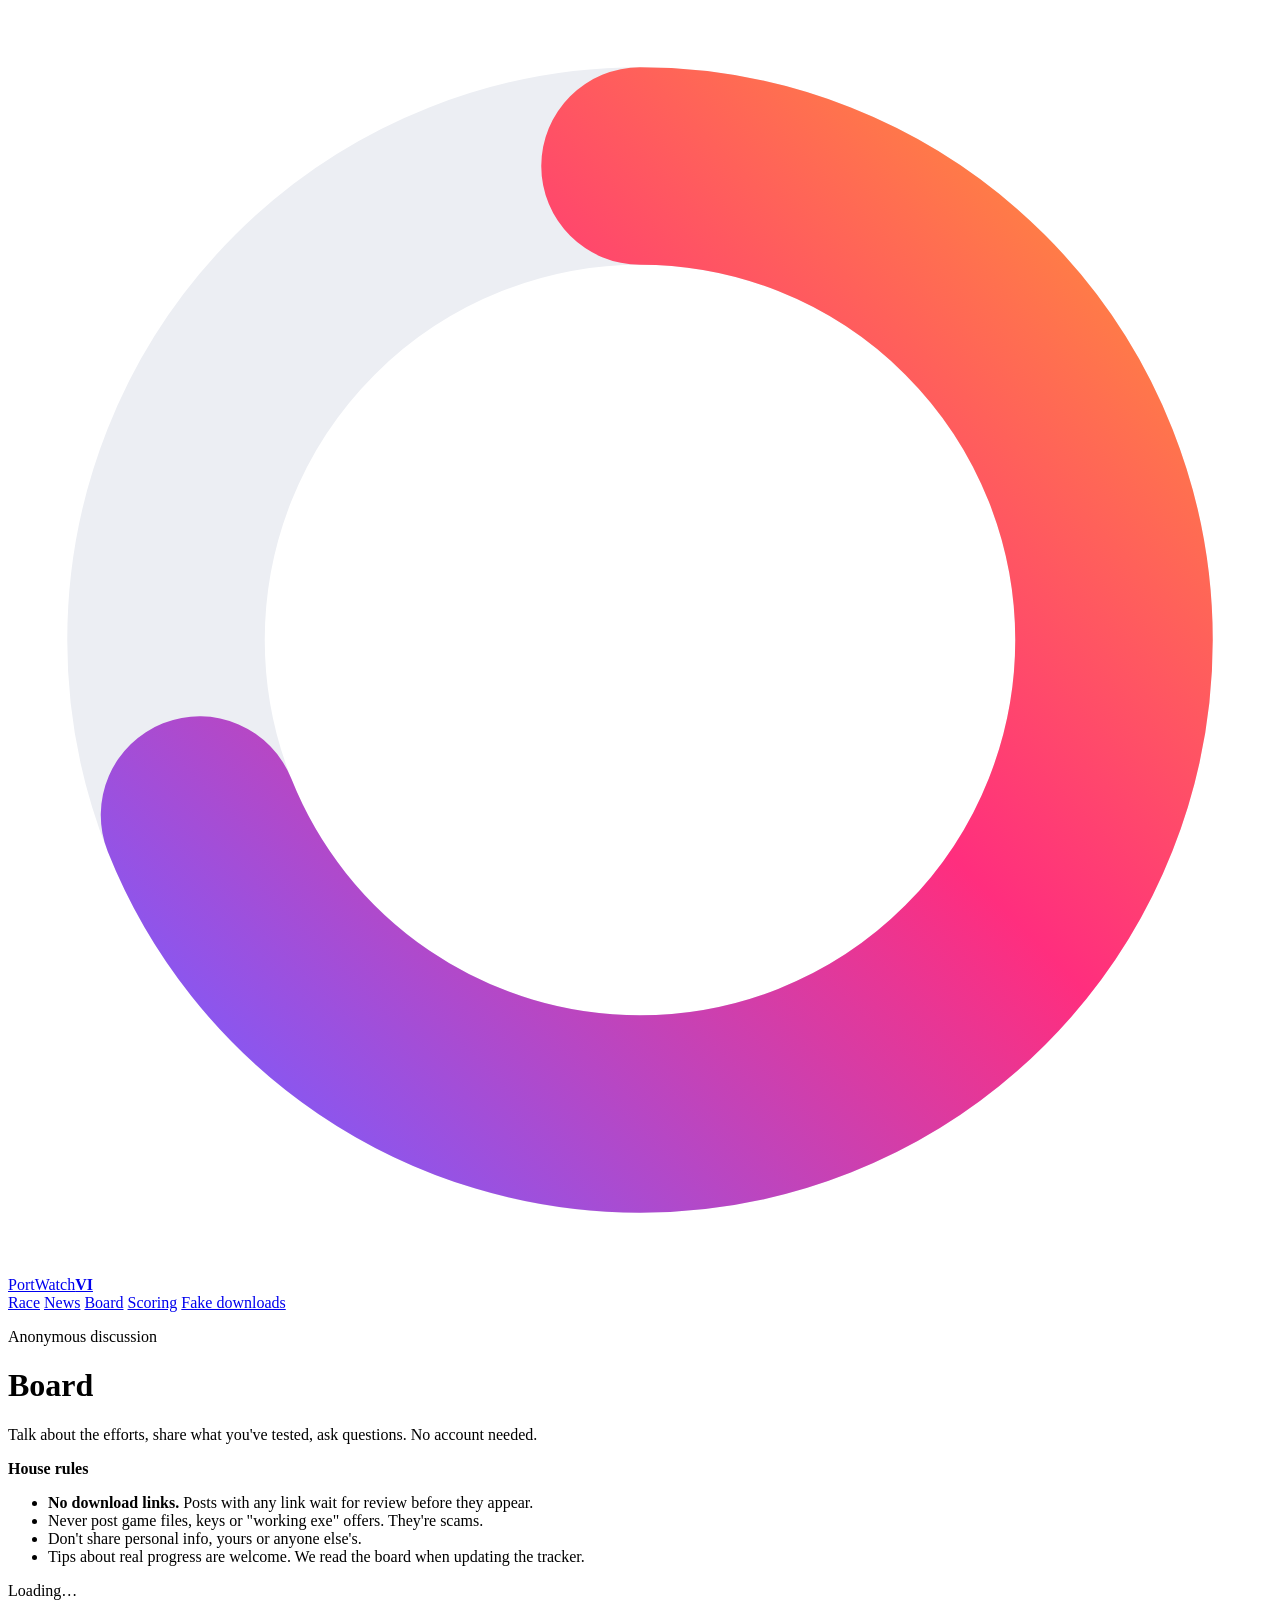
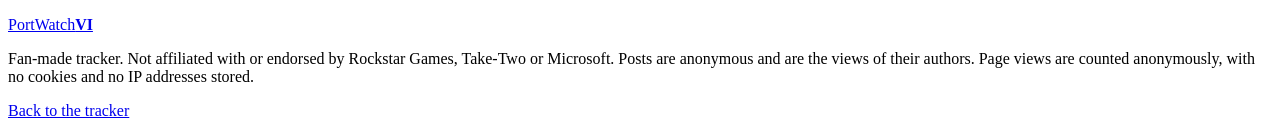
==== board.html @ 10657f4a "chore: point canonical/og/sitemap URLs to new Pages domain" ====
<!doctype html>
<html lang="en">
<head>
  <meta charset="utf-8">
  <meta name="viewport" content="width=device-width, initial-scale=1">
  <title>Board · PortWatch VI</title>
  <meta name="description" content="Anonymous discussion boards for the GTA VI on PC port efforts.">
  <link rel="canonical" href="https://alex18221722613-rgb.github.io/portwatch-vi-cn/board.html">
  <meta property="og:site_name" content="PortWatch VI">
  <meta property="og:type" content="website">
  <meta property="og:url" content="https://alex18221722613-rgb.github.io/portwatch-vi-cn/board.html">
  <meta property="og:title" content="Board · PortWatch VI">
  <meta property="og:description" content="Anonymous discussion boards for the GTA VI on PC port efforts.">
  <meta property="og:image" content="https://alex18221722613-rgb.github.io/portwatch-vi-cn/assets/img/social.jpg">
  <meta property="og:image:width" content="1200">
  <meta property="og:image:height" content="630">
  <meta name="twitter:card" content="summary_large_image">
  <meta name="theme-color" content="#ffffff">
  <link rel="icon" href="assets/img/favicon.svg" type="image/svg+xml">
  <link rel="preconnect" href="https://fonts.googleapis.com">
  <link rel="preconnect" href="https://fonts.gstatic.com" crossorigin>
  <link href="https://fonts.googleapis.com/css2?family=Inter:wght@400;500;600;700&family=Inter+Tight:wght@600;700;800;900&display=swap" rel="stylesheet">
  <link rel="stylesheet" href="assets/css/style.css">
  <script src="assets/js/theme.js"></script>
  <script type="module" src="assets/js/board.js"></script>
</head>
<body class="page-board">
  <header class="nav is-scrolled" id="nav">
    <div class="wrap nav-inner">
      <a class="brand" href="./" aria-label="PortWatch VI home">
        <svg class="brand-mark" viewBox="0 0 32 32" aria-hidden="true">
          <defs><linearGradient id="bm" x1="0" y1="0" x2="1" y2="1"><stop offset="0" stop-color="#7a5cff"/><stop offset=".55" stop-color="#ff2e7e"/><stop offset="1" stop-color="#ff8a3d"/></linearGradient></defs>
          <circle cx="16" cy="16" r="12" fill="none" stroke="#eceef3" stroke-width="5"/>
          <circle cx="16" cy="16" r="12" fill="none" stroke="url(#bm)" stroke-width="5" stroke-linecap="round" stroke-dasharray="52 76" transform="rotate(-90 16 16)"/>
        </svg>
        <span>PortWatch<b>VI</b></span>
      </a>
      <nav class="nav-links" aria-label="Sections">
        <a href="./#race">Race</a>
        <a href="./#news">News</a>
        <a href="board.html" class="is-current">Board</a>
        <a href="./#method">Scoring</a>
        <a href="./#safety" class="nav-warn">Fake downloads</a>
      </nav>
    </div>
  </header>

  <main class="wrap board-page">
    <div class="board-head">
      <div>
        <p class="kicker">Anonymous discussion</p>
        <h1>Board</h1>
        <p class="sub">Talk about the efforts, share what you've tested, ask questions. No account needed.</p>
      </div>
      <aside class="board-rules">
        <b>House rules</b>
        <ul>
          <li><b>No download links.</b> Posts with any link wait for review before they appear.</li>
          <li>Never post game files, keys or "working exe" offers. They're scams.</li>
          <li>Don't share personal info, yours or anyone else's.</li>
          <li>Tips about real progress are welcome. We read the board when updating the tracker.</li>
        </ul>
      </aside>
    </div>

    <div class="board-layout">
      <nav class="board-nav" id="board-nav" aria-label="Boards"></nav>
      <section class="board-main" id="board-main" aria-live="polite">
        <p class="empty">Loading…</p>
      </section>
    </div>
  </main>

  <footer class="footer">
    <div class="wrap footer-inner">
      <div>
        <a class="brand brand-sm" href="./"><span>PortWatch<b>VI</b></span></a>
        <p>Fan-made tracker. Not affiliated with or endorsed by Rockstar Games, Take-Two or Microsoft. Posts are anonymous and are the views of their authors. Page views are counted anonymously, with no cookies and no IP addresses stored.</p>
      </div>
      <div class="footer-meta"><p><a href="./">Back to the tracker</a></p></div>
    </div>
  </footer>
</body>
</html>
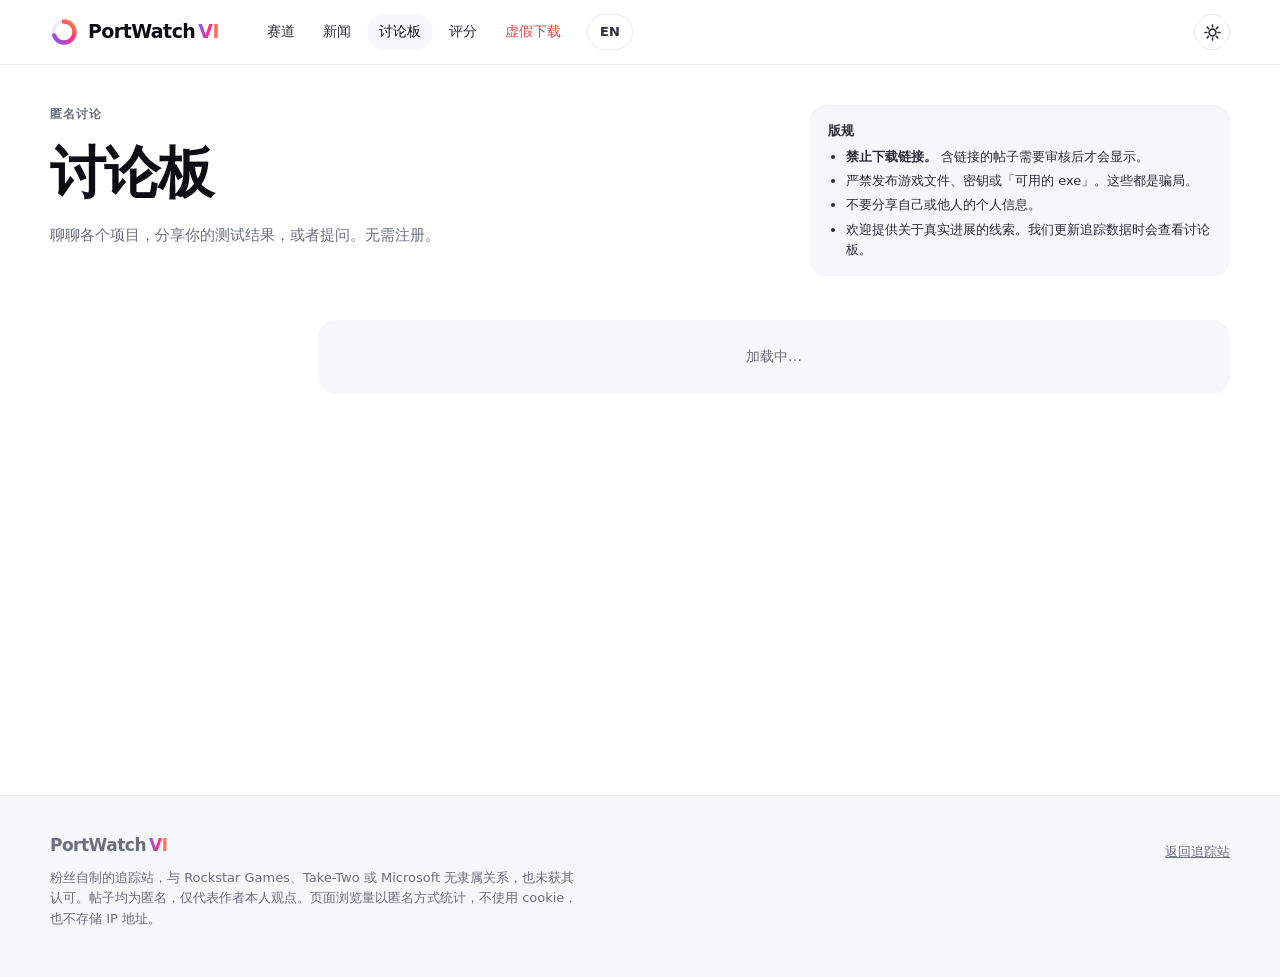
==== commit ef8f8547: "i18n: Chinese/English toggle across tracker, board and news pages Adds assets/js/i18n.js with a Chin" ====
--- a/board.html
+++ b/board.html
@@ -3,15 +3,15 @@
 <head>
   <meta charset="utf-8">
   <meta name="viewport" content="width=device-width, initial-scale=1">
-  <title>Board · PortWatch VI</title>
+  <title data-i18n="board.pageTitle">Board · PortWatch VI</title>
   <meta name="description" content="Anonymous discussion boards for the GTA VI on PC port efforts.">
-  <link rel="canonical" href="https://alex18221722613-rgb.github.io/portwatch-vi-cn/board.html">
+  <link rel="canonical" href="https://byte-port57.github.io/portwatch-vi-cn/board.html">
   <meta property="og:site_name" content="PortWatch VI">
   <meta property="og:type" content="website">
-  <meta property="og:url" content="https://alex18221722613-rgb.github.io/portwatch-vi-cn/board.html">
+  <meta property="og:url" content="https://byte-port57.github.io/portwatch-vi-cn/board.html">
   <meta property="og:title" content="Board · PortWatch VI">
   <meta property="og:description" content="Anonymous discussion boards for the GTA VI on PC port efforts.">
-  <meta property="og:image" content="https://alex18221722613-rgb.github.io/portwatch-vi-cn/assets/img/social.jpg">
+  <meta property="og:image" content="https://byte-port57.github.io/portwatch-vi-cn/assets/img/social.jpg">
   <meta property="og:image:width" content="1200">
   <meta property="og:image:height" content="630">
   <meta name="twitter:card" content="summary_large_image">
@@ -21,13 +21,14 @@
   <link rel="preconnect" href="https://fonts.gstatic.com" crossorigin>
   <link href="https://fonts.googleapis.com/css2?family=Inter:wght@400;500;600;700&family=Inter+Tight:wght@600;700;800;900&display=swap" rel="stylesheet">
   <link rel="stylesheet" href="assets/css/style.css">
+  <script src="assets/js/i18n.js"></script>
   <script src="assets/js/theme.js"></script>
   <script type="module" src="assets/js/board.js"></script>
 </head>
 <body class="page-board">
   <header class="nav is-scrolled" id="nav">
     <div class="wrap nav-inner">
-      <a class="brand" href="./" aria-label="PortWatch VI home">
+      <a class="brand" href="./" aria-label="PortWatch VI home" data-i18n-attr="aria-label:nav.home">
         <svg class="brand-mark" viewBox="0 0 32 32" aria-hidden="true">
           <defs><linearGradient id="bm" x1="0" y1="0" x2="1" y2="1"><stop offset="0" stop-color="#7a5cff"/><stop offset=".55" stop-color="#ff2e7e"/><stop offset="1" stop-color="#ff8a3d"/></linearGradient></defs>
           <circle cx="16" cy="16" r="12" fill="none" stroke="#eceef3" stroke-width="5"/>
@@ -35,12 +36,12 @@
         </svg>
         <span>PortWatch<b>VI</b></span>
       </a>
-      <nav class="nav-links" aria-label="Sections">
-        <a href="./#race">Race</a>
-        <a href="./#news">News</a>
-        <a href="board.html" class="is-current">Board</a>
-        <a href="./#method">Scoring</a>
-        <a href="./#safety" class="nav-warn">Fake downloads</a>
+      <nav class="nav-links" aria-label="Sections" data-i18n-attr="aria-label:nav.sections">
+        <a href="./#race" data-i18n="nav.race">Race</a>
+        <a href="./#news" data-i18n="nav.news">News</a>
+        <a href="board.html" class="is-current" data-i18n="nav.board">Board</a>
+        <a href="./#method" data-i18n="nav.scoring">Scoring</a>
+        <a href="./#safety" class="nav-warn" data-i18n="nav.fake">Fake downloads</a>
       </nav>
     </div>
   </header>
@@ -48,25 +49,25 @@
   <main class="wrap board-page">
     <div class="board-head">
       <div>
-        <p class="kicker">Anonymous discussion</p>
-        <h1>Board</h1>
-        <p class="sub">Talk about the efforts, share what you've tested, ask questions. No account needed.</p>
+        <p class="kicker" data-i18n="board.kicker">Anonymous discussion</p>
+        <h1 data-i18n="board.title">Board</h1>
+        <p class="sub" data-i18n="board.sub">Talk about the efforts, share what you've tested, ask questions. No account needed.</p>
       </div>
       <aside class="board-rules">
-        <b>House rules</b>
+        <b data-i18n="board.rules">House rules</b>
         <ul>
-          <li><b>No download links.</b> Posts with any link wait for review before they appear.</li>
-          <li>Never post game files, keys or "working exe" offers. They're scams.</li>
-          <li>Don't share personal info, yours or anyone else's.</li>
-          <li>Tips about real progress are welcome. We read the board when updating the tracker.</li>
+          <li><b data-i18n="board.rule1b">No download links.</b> <span data-i18n="board.rule1">Posts with any link wait for review before they appear.</span></li>
+          <li data-i18n="board.rule2">Never post game files, keys or "working exe" offers. They're scams.</li>
+          <li data-i18n="board.rule3">Don't share personal info, yours or anyone else's.</li>
+          <li data-i18n="board.rule4">Tips about real progress are welcome. We read the board when updating the tracker.</li>
         </ul>
       </aside>
     </div>
 
     <div class="board-layout">
-      <nav class="board-nav" id="board-nav" aria-label="Boards"></nav>
+      <nav class="board-nav" id="board-nav" aria-label="Boards" data-i18n-attr="aria-label:board.navAria"></nav>
       <section class="board-main" id="board-main" aria-live="polite">
-        <p class="empty">Loading…</p>
+        <p class="empty" data-i18n="board.loading">Loading…</p>
       </section>
     </div>
   </main>
@@ -75,9 +76,9 @@
     <div class="wrap footer-inner">
       <div>
         <a class="brand brand-sm" href="./"><span>PortWatch<b>VI</b></span></a>
-        <p>Fan-made tracker. Not affiliated with or endorsed by Rockstar Games, Take-Two or Microsoft. Posts are anonymous and are the views of their authors. Page views are counted anonymously, with no cookies and no IP addresses stored.</p>
+        <p data-i18n="board.footer">Fan-made tracker. Not affiliated with or endorsed by Rockstar Games, Take-Two or Microsoft. Posts are anonymous and are the views of their authors. Page views are counted anonymously, with no cookies and no IP addresses stored.</p>
       </div>
-      <div class="footer-meta"><p><a href="./">Back to the tracker</a></p></div>
+      <div class="footer-meta"><p><a href="./" data-i18n="board.backToTracker">Back to the tracker</a></p></div>
     </div>
   </footer>
 </body>
--- a/assets/css/style.css
+++ b/assets/css/style.css
@@ -0,0 +1,733 @@
+/* PortWatch VI: clean white UI, progress bars front and centre. */
+:root {
+  --ink: #0d0e14;
+  --ink-2: #2b2d38;
+  --muted: #6b6f7e;
+  --faint: #9a9eac;
+  --line: #ebecf1;
+  --soft: #f6f7fa;
+  --soft-2: #eef0f5;
+  --bg: #ffffff;
+  --violet: #7a5cff;
+  --pink: #ff2e7e;
+  --orange: #ff8a3d;
+  --gold: #ffc24d;
+  --green: #16a36a;
+  --red: #e5484d;
+  --grad: linear-gradient(90deg, #7a5cff 0%, #ff2e7e 55%, #ff8a3d 100%);
+  --grad-soft: linear-gradient(90deg, rgba(122, 92, 255, .12), rgba(255, 46, 126, .12), rgba(255, 138, 61, .12));
+  --radius: 22px;
+  --radius-sm: 14px;
+  --shadow: 0 1px 2px rgba(16, 18, 30, .04), 0 8px 24px rgba(16, 18, 30, .06);
+  --shadow-lg: 0 2px 4px rgba(16, 18, 30, .04), 0 24px 60px rgba(16, 18, 30, .12);
+  --display: "Inter Tight", "Inter", system-ui, -apple-system, "Segoe UI", sans-serif;
+  --body: "Inter", system-ui, -apple-system, "Segoe UI", sans-serif;
+  --wrap: 1180px;
+  /* Surfaces and accents that flip in dark mode */
+  color-scheme: light;
+  --surface: #ffffff;
+  --on-ink: #ffffff;
+  --ink-hover: #2a2c38;
+  --line-2: #dfe1e9;
+  --input-line: #dcdee6;
+  --track: #e3e5ec;
+  --rank: #d9dbe3;
+  --nav-bg: rgba(255, 255, 255, .82);
+  --glass: rgba(255, 255, 255, .92);
+  --chip-on: #ffffff;
+  --op-line: #ddd7ff;
+  --op-bg: #faf9ff;
+  --safety-bg: #fff7f7;
+  --alert-bg: #fff3e8;
+  --ok-bg: #e8f8f0;
+  --ok-line: #b7e7cf;
+  --no-bg: #fff1f1;
+  --no-line: #f3c2c4;
+  --fg-pink: #c4135c;
+  --fg-gold: #8a5b00;
+  --fg-green: #0d7a4e;
+  --fg-violet: #5136d6;
+  --fg-red: #b4262b;
+  --fg-orange: #a14708;
+  --fg-claim: #8c3d06;
+}
+
+/* Dark theme: follows the system unless the visitor picks Light or Dark (assets/js/theme.js). */
+@media (prefers-color-scheme: dark) {
+  :root:not([data-theme="light"]) {
+    color-scheme: dark;
+    --ink: #eceef3; --ink-2: #c9ccd6; --muted: #9297a7; --faint: #6d7283;
+    --line: #262838; --soft: #161722; --soft-2: #1d1f2c; --bg: #0b0c12;
+    --surface: #12131c; --on-ink: #0d0e14; --ink-hover: #d5d8e1;
+    --line-2: #34374a; --input-line: #34374a; --track: #262838; --rank: #363a4c;
+    --nav-bg: rgba(11, 12, 18, .8); --glass: rgba(18, 19, 28, .88); --chip-on: #2a2c3c;
+    --op-line: #3b3363; --op-bg: #171530; --safety-bg: #1e1216; --alert-bg: #2a1a0c;
+    --ok-bg: #0f2a1f; --ok-line: #1d5a3f; --no-bg: #2c1214; --no-line: #5c2428;
+    --fg-pink: #ff7aa8; --fg-gold: #ffcf70; --fg-green: #4fd69a; --fg-violet: #ad9bff;
+    --fg-red: #ff8a8e; --fg-orange: #ffa66b; --fg-claim: #ffb27a;
+    --shadow: 0 1px 2px rgba(0, 0, 0, .3), 0 8px 24px rgba(0, 0, 0, .35);
+    --shadow-lg: 0 2px 4px rgba(0, 0, 0, .3), 0 24px 60px rgba(0, 0, 0, .5);
+  }
+}
+:root[data-theme="dark"] {
+  color-scheme: dark;
+  --ink: #eceef3; --ink-2: #c9ccd6; --muted: #9297a7; --faint: #6d7283;
+  --line: #262838; --soft: #161722; --soft-2: #1d1f2c; --bg: #0b0c12;
+  --surface: #12131c; --on-ink: #0d0e14; --ink-hover: #d5d8e1;
+  --line-2: #34374a; --input-line: #34374a; --track: #262838; --rank: #363a4c;
+  --nav-bg: rgba(11, 12, 18, .8); --glass: rgba(18, 19, 28, .88); --chip-on: #2a2c3c;
+  --op-line: #3b3363; --op-bg: #171530; --safety-bg: #1e1216; --alert-bg: #2a1a0c;
+  --ok-bg: #0f2a1f; --ok-line: #1d5a3f; --no-bg: #2c1214; --no-line: #5c2428;
+  --fg-pink: #ff7aa8; --fg-gold: #ffcf70; --fg-green: #4fd69a; --fg-violet: #ad9bff;
+  --fg-red: #ff8a8e; --fg-orange: #ffa66b; --fg-claim: #ffb27a;
+  --shadow: 0 1px 2px rgba(0, 0, 0, .3), 0 8px 24px rgba(0, 0, 0, .35);
+  --shadow-lg: 0 2px 4px rgba(0, 0, 0, .3), 0 24px 60px rgba(0, 0, 0, .5);
+}
+
+*, *::before, *::after { box-sizing: border-box; }
+html { scroll-behavior: smooth; scroll-padding-top: 84px; }
+body {
+  margin: 0;
+  background: var(--bg);
+  color: var(--ink);
+  font: 15px/1.55 var(--body);
+  -webkit-font-smoothing: antialiased;
+  font-feature-settings: "cv11", "ss01";
+}
+img { max-width: 100%; display: block; }
+a { color: inherit; }
+button, select { font: inherit; color: inherit; }
+h1, h2, h3, h4 { font-family: var(--display); letter-spacing: -.02em; margin: 0; }
+.wrap { width: min(var(--wrap), calc(100% - 40px)); margin-inline: auto; }
+.num, .big-score, .cd-digits span, .e-score b { font-variant-numeric: tabular-nums; }
+.skip { position: absolute; left: -9999px; }
+.skip:focus { left: 16px; top: 12px; z-index: 100; background: var(--surface); padding: 8px 12px; border-radius: 8px; }
+:focus-visible { outline: 3px solid rgba(122, 92, 255, .45); outline-offset: 2px; border-radius: 6px; }
+
+.card {
+  background: var(--surface);
+  border: 1px solid var(--line);
+  border-radius: var(--radius);
+  box-shadow: var(--shadow);
+}
+.kicker {
+  margin: 0 0 6px;
+  font-size: 12px;
+  font-weight: 700;
+  letter-spacing: .08em;
+  text-transform: uppercase;
+  color: var(--muted);
+}
+
+/* ---------- Nav ---------- */
+.nav {
+  position: sticky; top: 0; z-index: 50;
+  background: var(--nav-bg);
+  backdrop-filter: saturate(1.6) blur(14px);
+  -webkit-backdrop-filter: saturate(1.6) blur(14px);
+  border-bottom: 1px solid transparent;
+  transition: border-color .2s;
+}
+.nav.is-scrolled { border-bottom-color: var(--line); }
+.nav-inner { display: flex; align-items: center; gap: 28px; height: 64px; }
+.brand { display: inline-flex; align-items: center; gap: 10px; text-decoration: none; font-family: var(--display); font-weight: 800; font-size: 19px; letter-spacing: -.03em; }
+.brand b { margin-left: 3px; background: var(--grad); -webkit-background-clip: text; background-clip: text; color: transparent; }
+.brand-mark { width: 28px; height: 28px; }
+.nav-links { display: flex; gap: 4px; margin-left: 8px; }
+.nav-links a { text-decoration: none; color: var(--ink-2); font-weight: 500; font-size: 14px; padding: 7px 12px; border-radius: 999px; transition: background .15s; }
+.nav-links a:hover { background: var(--soft); }
+.nav-links .nav-warn { color: var(--red); }
+.nav-updated { margin-left: auto; font-size: 13px; color: var(--muted); display: inline-flex; align-items: center; gap: 8px; white-space: nowrap; }
+/* Theme setting (built by assets/js/theme.js) */
+.theme-pick { position: relative; margin-left: auto; flex: none; }
+.nav-updated ~ .theme-pick { margin-left: -12px; }
+.theme-btn { display: grid; place-items: center; width: 36px; height: 36px; border-radius: 50%; border: 1px solid var(--line); background: var(--surface); color: var(--ink-2); cursor: pointer; transition: background .15s, border-color .15s; }
+.theme-btn:hover { background: var(--soft); border-color: var(--line-2); }
+.theme-btn svg { width: 17px; height: 17px; }
+.theme-menu { position: absolute; right: 0; top: calc(100% + 8px); z-index: 60; min-width: 150px; padding: 6px; border-radius: 14px; background: var(--surface); border: 1px solid var(--line); box-shadow: var(--shadow-lg); }
+.theme-menu button { display: flex; align-items: center; gap: 10px; width: 100%; padding: 8px 10px; border: 0; border-radius: 9px; background: none; color: var(--ink-2); font-size: 14px; font-weight: 500; text-align: left; cursor: pointer; }
+.theme-menu button:hover, .theme-menu button:focus-visible { background: var(--soft); outline: none; }
+.theme-menu button[aria-checked="true"] { color: var(--ink); font-weight: 700; }
+.theme-menu button[aria-checked="true"]::after { content: "✓"; margin-left: auto; color: var(--pink); }
+.theme-menu svg { width: 16px; height: 16px; flex: none; }
+/* Language switch (built by assets/js/i18n.js) */
+.lang-pick { flex: none; margin-left: -14px; }
+.lang-btn { display: inline-flex; align-items: center; justify-content: center; height: 36px; min-width: 44px; padding: 0 12px; border-radius: 999px; border: 1px solid var(--line); background: var(--surface); color: var(--ink-2); font-family: var(--body); font-size: 13px; font-weight: 700; letter-spacing: .01em; cursor: pointer; transition: background .15s, border-color .15s, color .15s; }
+.lang-btn:hover { background: var(--soft); border-color: var(--line-2); color: var(--ink); }
+.lang-btn:focus-visible { outline: 2px solid var(--pink); outline-offset: 2px; }
+@media (max-width: 640px) {
+  .lang-pick { margin-left: -18px; }
+  .lang-btn { min-width: 38px; padding: 0 9px; font-size: 12px; }
+}
+/* Narrow phones: the extra language button needs a tighter header. */
+@media (max-width: 520px) {
+  .nav-inner { gap: 10px; }
+  .brand { font-size: 16px; gap: 8px; }
+  .brand-mark { width: 24px; height: 24px; }
+  .nav-updated { font-size: 11.5px; gap: 6px; }
+  .lang-pick { margin-left: 0; }
+  .lang-btn { min-width: 36px; padding: 0 8px; }
+  .theme-pick { margin-left: 0; }
+}
+.brand-mark circle:first-of-type { stroke: var(--soft-2); }
+.nav-updated::before { content: ""; width: 7px; height: 7px; border-radius: 50%; background: var(--green); box-shadow: 0 0 0 3px rgba(22, 163, 106, .18); }
+
+/* ---------- Hero ---------- */
+.hero {
+  position: relative;
+  margin: 8px 12px 0;
+  border-radius: 30px;
+  overflow: hidden;
+  min-height: clamp(560px, 82vh, 720px);
+  color: #fff;
+  isolation: isolate;
+  display: flex;
+  align-items: center;
+}
+.hero-art { position: absolute; inset: 0; z-index: -1; background: #160f3a; }
+.hero-illustration { position: absolute; inset: 0; width: 100%; height: 100%; transition: opacity .6s; }
+.hero-photo {
+  position: absolute; inset: 0;
+  background-size: cover; background-position: center 35%;
+  opacity: 0; transform: scale(1.04);
+  transition: opacity .8s ease, transform 8s ease-out;
+}
+.hero.has-photo .hero-photo { opacity: 1; transform: scale(1); }
+.hero.has-photo .hero-illustration { opacity: 0; }
+.hero-scrim {
+  position: absolute; inset: 0;
+  background:
+    linear-gradient(90deg, rgba(12, 8, 30, .78) 0%, rgba(12, 8, 30, .48) 38%, rgba(12, 8, 30, .08) 68%),
+    linear-gradient(0deg, rgba(12, 8, 30, .55) 0%, rgba(12, 8, 30, 0) 40%);
+}
+.hero-inner {
+  display: grid;
+  grid-template-columns: minmax(0, 1.25fr) minmax(320px, .9fr);
+  gap: 48px;
+  align-items: center;
+  padding: 72px 0 168px;
+}
+.eyebrow { display: inline-flex; align-items: center; gap: 10px; margin: 0 0 18px; font-size: 13px; font-weight: 600; letter-spacing: .04em; text-transform: uppercase; color: rgba(255, 255, 255, .85); }
+.hero-tags { display: flex; flex-wrap: wrap; align-items: center; gap: 10px 14px; margin: 0 0 18px; }
+.hero-tags .eyebrow { margin: 0; }
+.watching { margin: 0; padding: 4px 12px; border: 1px solid rgba(255, 255, 255, .3); border-radius: 999px; background: rgba(255, 255, 255, .12); color: #fff; font-size: 13px; font-weight: 700; font-variant-numeric: tabular-nums; white-space: nowrap; }
+.watching[hidden] { display: none; }
+.hero-ctas { display: flex; flex-wrap: wrap; gap: 10px; }
+.star-gh { display: inline-flex; align-items: center; gap: 9px; padding: 3px 15px 3px 3px; border: 2px solid rgba(255, 255, 255, .4); border-radius: 999px; color: #fff; font-size: 14.5px; font-weight: 700; line-height: 1; text-decoration: none; white-space: nowrap; background: rgba(13, 17, 23, .72); transition: transform .15s, border-color .15s, box-shadow .15s; }
+.star-gh svg { width: 30px; height: 30px; flex: none; fill: #fff; }
+.star-gh .star { width: 15px; height: 15px; fill: var(--gold); }
+.star-gh:hover { border-color: var(--gold); box-shadow: 0 6px 22px rgba(255, 194, 77, .4); transform: translateY(-2px); }
+.star-gh:active { transform: none; }
+.star-gh:focus-visible { outline: 3px solid #fff; outline-offset: 3px; border-radius: 999px; }
+@media (max-width: 520px) {
+  .hero-ctas { gap: 8px; }
+  .star-gh { gap: 7px; padding-right: 11px; font-size: 13.5px; }
+  .star-gh svg:not(.star) { width: 28px; height: 28px; }
+}
+.live-dot { width: 9px; height: 9px; border-radius: 50%; background: #ff4d8d; box-shadow: 0 0 0 0 rgba(255, 77, 141, .7); animation: pulse 2s infinite; }
+@keyframes pulse { 0% { box-shadow: 0 0 0 0 rgba(255, 77, 141, .65); } 70% { box-shadow: 0 0 0 10px rgba(255, 77, 141, 0); } 100% { box-shadow: 0 0 0 0 rgba(255, 77, 141, 0); } }
+.hero h1 {
+  font-size: clamp(42px, 6.2vw, 84px);
+  line-height: .96;
+  font-weight: 900;
+  letter-spacing: -.045em;
+  max-width: 11ch;
+  text-wrap: balance;
+}
+.answer {
+  margin: 14px 0 0;
+  font-family: var(--display);
+  font-weight: 900;
+  font-size: clamp(42px, 6.2vw, 84px);
+  line-height: 1;
+  letter-spacing: -.045em;
+  background: linear-gradient(90deg, #ffd27a, #ff7a59 45%, #ff2e7e);
+  -webkit-background-clip: text; background-clip: text; color: transparent;
+  /* Gradient text only paints inside the box; extend it so descenders (the "y") aren't clipped. */
+  padding-bottom: .16em;
+  margin-bottom: -.16em;
+}
+.lede { margin: 22px 0 0; max-width: 46ch; font-size: 17px; color: rgba(255, 255, 255, .86); }
+.art-credit { position: absolute; right: 22px; bottom: 14px; margin: 0; font-size: 11px; color: rgba(255, 255, 255, .6); }
+
+/* Countdown */
+.countdown {
+  justify-self: end;
+  width: 100%;
+  max-width: 420px;
+  padding: 22px 24px 20px;
+  border-radius: 24px;
+  background: rgba(255, 255, 255, .12);
+  border: 1px solid rgba(255, 255, 255, .26);
+  backdrop-filter: blur(18px) saturate(1.3);
+  -webkit-backdrop-filter: blur(18px) saturate(1.3);
+  box-shadow: 0 20px 60px rgba(10, 6, 30, .35);
+}
+.cd-label { display: flex; align-items: center; gap: 10px; margin: 0 0 14px; font-size: 13px; font-weight: 700; letter-spacing: .06em; text-transform: uppercase; color: rgba(255, 255, 255, .9); }
+.cd-pulse { width: 8px; height: 8px; border-radius: 50%; background: var(--gold); box-shadow: 0 0 0 4px rgba(255, 194, 77, .25); }
+.cd-digits { display: flex; align-items: flex-start; justify-content: space-between; gap: 4px; }
+.cd-digits div { flex: 1; text-align: center; }
+.cd-digits span {
+  display: block;
+  font-family: var(--display);
+  font-weight: 800;
+  font-size: clamp(40px, 4.6vw, 58px);
+  line-height: 1;
+  letter-spacing: -.04em;
+}
+.cd-digits small { display: block; margin-top: 6px; font-size: 11px; font-weight: 600; letter-spacing: .08em; text-transform: uppercase; color: rgba(255, 255, 255, .7); }
+.cd-digits i { font-style: normal; font-family: var(--display); font-weight: 700; font-size: 34px; line-height: 1.2; color: rgba(255, 255, 255, .45); }
+.cd-status { margin: 16px 0 0; font-weight: 600; font-size: 14px; }
+.cd-foot { margin: 4px 0 0; font-size: 12.5px; color: rgba(255, 255, 255, .72); }
+.cd-foot a { color: #fff; }
+.countdown.is-due .cd-digits span { color: var(--gold); }
+.countdown.is-released { background: rgba(22, 163, 106, .22); border-color: rgba(120, 255, 190, .4); }
+
+/* ---------- Overall progress ---------- */
+.overall-wrap { position: relative; z-index: 5; margin-top: -132px; }
+.overall { padding: 30px 34px 26px; box-shadow: var(--shadow-lg); border-radius: 28px; }
+.overall-head { display: flex; justify-content: space-between; gap: 28px; align-items: flex-end; flex-wrap: wrap; }
+.big-score {
+  display: flex; align-items: flex-start;
+  font-family: var(--display); font-weight: 900;
+  font-size: clamp(72px, 9vw, 118px); line-height: .9; letter-spacing: -.06em;
+  background: var(--grad); -webkit-background-clip: text; background-clip: text; color: transparent;
+}
+.big-score .pct { font-size: .42em; margin: .12em 0 0 .06em; letter-spacing: 0; }
+.ov-leader { margin: 10px 0 0; color: var(--muted); font-size: 15px; }
+.ov-leader a { color: var(--ink); font-weight: 600; text-decoration: none; border-bottom: 1.5px solid rgba(255, 46, 126, .35); }
+.ov-leader a:hover { border-bottom-color: var(--pink); }
+.ov-stats { display: grid; grid-template-columns: repeat(4, auto); gap: 10px; }
+.ov-stat { padding: 12px 16px; border-radius: 16px; background: var(--soft); min-width: 120px; }
+.ov-stat b { display: block; font-family: var(--display); font-size: 22px; font-weight: 800; letter-spacing: -.02em; }
+.ov-stat small { font-size: 12px; color: var(--muted); font-weight: 500; }
+
+.mega { position: relative; margin-top: 26px; }
+.mega-markers { position: relative; height: 112px; }
+.marker {
+  position: absolute; bottom: 0;
+  transform: translateX(-50%);
+  display: flex; flex-direction: column; align-items: center;
+  text-decoration: none;
+  transition: transform .2s;
+}
+.marker:hover { transform: translateX(-50%) translateY(-3px); z-index: 3; }
+.marker img, .marker .mk-fallback {
+  width: 32px; height: 32px; border-radius: 50%;
+  border: 3px solid var(--surface);
+  box-shadow: 0 2px 10px rgba(16, 18, 30, .2);
+  background: var(--soft-2);
+}
+.marker .mk-fallback { display: grid; place-items: center; font-size: 12px; font-weight: 800; color: var(--ink-2); }
+.marker .mk-stem { width: 2px; background: linear-gradient(var(--ink-2), rgba(43, 45, 56, .1)); border-radius: 2px; }
+.marker .mk-name { position: absolute; bottom: calc(100% + 4px); white-space: nowrap; font-size: 11.5px; font-weight: 700; color: var(--ink-2); background: var(--surface); padding: 1px 7px; border-radius: 999px; border: 1px solid var(--line); opacity: 0; transition: opacity .15s; pointer-events: none; }
+.marker:hover .mk-name, .marker.is-leader .mk-name { opacity: 1; }
+.marker.is-leader img, .marker.is-leader .mk-fallback { border-color: var(--surface); box-shadow: 0 0 0 2px var(--pink), 0 4px 14px rgba(255, 46, 126, .35); }
+
+.mega-track {
+  position: relative;
+  height: 30px;
+  border-radius: 999px;
+  background: var(--soft-2);
+  box-shadow: inset 0 1px 3px rgba(16, 18, 30, .08);
+  overflow: hidden;
+}
+/* Every fill spans the whole track and is revealed with clip-path, so the gradient is
+   one continuous scale (purple at 0%, orange at 100%) and never stretches or repeats. */
+.mega-fill, .bar-fill, .gw-bar i {
+  position: absolute; inset: 0;
+  background: var(--grad);
+  clip-path: inset(0 calc(100% - var(--p, 0%)) 0 0 round 999px);
+}
+.mega-fill { transition: clip-path 1.8s cubic-bezier(.2, .85, .2, 1); }
+.mega-fill::after, .bar-fill::after {
+  content: ""; position: absolute; inset: 0;
+  background: linear-gradient(100deg, transparent 20%, rgba(255, 255, 255, .45) 50%, transparent 80%);
+  background-size: 220px 100%;
+  background-repeat: no-repeat;
+  animation: shimmer 2.8s infinite;
+  border-radius: inherit;
+}
+@keyframes shimmer { from { background-position: -240px 0; } to { background-position: calc(100% + 240px) 0; } }
+.mega-ticks, .bar-ticks { position: absolute; inset: 0; pointer-events: none; }
+.mega-ticks i, .bar-ticks i { position: absolute; top: 0; bottom: 0; width: 2px; margin-left: -1px; background: var(--surface); opacity: .95; }
+.mega-labels { position: relative; height: 54px; margin-top: 10px; }
+.mega-label {
+  position: absolute; top: 0;
+  transform: translateX(-50%);
+  text-align: center;
+  font-size: 12.5px; font-weight: 600; color: var(--muted);
+  white-space: nowrap;
+}
+.mega-label:first-child { transform: none; text-align: left; }
+.mega-label:last-child { transform: translateX(-100%); text-align: right; }
+.mega-label b { display: block; font-size: 11px; font-weight: 700; color: var(--faint); letter-spacing: .02em; }
+.mega-label.is-reached { color: var(--ink); }
+.mega-label.is-reached b { color: var(--pink); }
+.mega-label .dot { display: inline-block; width: 8px; height: 8px; border-radius: 50%; background: var(--line); margin-right: 6px; vertical-align: 1px; }
+.mega-label.is-reached .dot { background: var(--pink); }
+.mega-label.is-next .dot { background: var(--surface); border: 2px solid var(--pink); }
+.ov-history { margin-top: 6px; padding-top: 16px; border-top: 1px solid var(--line); }
+.ov-history svg { width: 100%; height: 70px; display: block; }
+.ov-history p { margin: 0 0 6px; font-size: 12px; color: var(--muted); font-weight: 600; }
+
+/* ---------- Sections ---------- */
+.section { margin-top: 88px; }
+.changes-section { margin-top: 26px; }
+.section-head { display: flex; justify-content: space-between; align-items: flex-end; gap: 24px; margin-bottom: 26px; flex-wrap: wrap; }
+.section-head h2 { font-size: clamp(30px, 3.6vw, 44px); font-weight: 800; line-height: 1.05; }
+.section-head .sub { margin: 10px 0 0; max-width: 62ch; color: var(--muted); }
+.mini-title { font-size: 13px; font-weight: 700; letter-spacing: .06em; text-transform: uppercase; color: var(--muted); font-family: var(--body); }
+
+.changes-card { padding: 18px 24px; display: flex; gap: 24px; align-items: center; }
+.changes { list-style: none; margin: 0; padding: 0; display: flex; gap: 10px; overflow-x: auto; flex: 1; scrollbar-width: thin; }
+.changes li { flex: 0 0 auto; max-width: 420px; display: flex; gap: 10px; align-items: baseline; padding: 8px 14px; border-radius: 12px; background: var(--soft); font-size: 13.5px; }
+.changes time { font-size: 11.5px; font-weight: 700; color: var(--faint); white-space: nowrap; }
+.changes .ck { width: 7px; height: 7px; border-radius: 50%; flex: none; align-self: center; background: var(--violet); }
+.changes .ck-up { background: var(--green); }
+.changes .ck-down { background: var(--red); }
+.changes .ck-flag { background: var(--orange); }
+.changes .ck-new { background: var(--pink); }
+
+/* Controls */
+.controls { display: flex; gap: 14px; align-items: center; flex-wrap: wrap; }
+.chips { display: inline-flex; padding: 4px; background: var(--soft); border-radius: 999px; gap: 2px; }
+.chip { border: 0; background: transparent; padding: 7px 14px; border-radius: 999px; font-size: 13.5px; font-weight: 600; color: var(--muted); cursor: pointer; transition: background .15s, color .15s, box-shadow .15s; }
+.chip:hover { color: var(--ink); }
+.chip.is-on { background: var(--chip-on); color: var(--ink); box-shadow: 0 1px 3px rgba(16, 18, 30, .12); }
+.sort { display: inline-flex; align-items: center; gap: 8px; font-size: 13px; color: var(--muted); font-weight: 600; }
+.sort select { appearance: none; border: 1px solid var(--line); background: var(--surface) url("data:image/svg+xml,%3Csvg xmlns='http://www.w3.org/2000/svg' width='10' height='6'%3E%3Cpath d='M1 1l4 4 4-4' fill='none' stroke='%236b6f7e' stroke-width='1.6'/%3E%3C/svg%3E") no-repeat right 12px center; padding: 7px 32px 7px 12px; border-radius: 999px; font-weight: 600; color: var(--ink); cursor: pointer; }
+
+/* ---------- Effort cards ---------- */
+.race { list-style: none; margin: 0; padding: 0; display: grid; gap: 16px; counter-reset: rank; }
+.effort {
+  display: grid; grid-template-columns: 56px minmax(0, 1fr); gap: 4px 18px;
+  padding: 24px 26px 18px 18px;
+  background: var(--surface); border: 1px solid var(--line); border-radius: var(--radius);
+  box-shadow: var(--shadow);
+  transition: box-shadow .2s, transform .2s, border-color .2s;
+  animation: rise .5s both;
+}
+.effort:hover { box-shadow: var(--shadow-lg); border-color: var(--line-2); }
+/* Let grid children shrink below their content width, or cards overflow narrow phones. */
+.effort > *, .e-main > * { min-width: 0; }
+@keyframes rise { from { opacity: 0; transform: translateY(10px); } to { opacity: 1; transform: none; } }
+.e-rank { font-family: var(--display); font-weight: 900; font-size: 34px; line-height: 1; color: var(--rank); text-align: center; padding-top: 4px; letter-spacing: -.04em; }
+.effort.is-top .e-rank { background: var(--grad); -webkit-background-clip: text; background-clip: text; color: transparent; }
+.e-top { display: flex; gap: 14px; align-items: center; }
+.e-avatar { width: 44px; height: 44px; border-radius: 12px; background: var(--soft-2); flex: none; object-fit: cover; }
+.e-title { min-width: 0; flex: 1; }
+.e-title h3 { font-size: 21px; font-weight: 800; line-height: 1.15; display: flex; align-items: center; gap: 8px; flex-wrap: wrap; }
+.e-title h3 a { text-decoration: none; }
+.e-title h3 a:hover { text-decoration: underline; text-decoration-thickness: 2px; text-underline-offset: 3px; text-decoration-color: rgba(255, 46, 126, .5); }
+.e-by { margin: 2px 0 0; font-size: 13px; color: var(--muted); }
+.e-score { text-align: right; flex: none; }
+.e-score b { display: block; font-family: var(--display); font-size: 34px; font-weight: 900; line-height: 1; letter-spacing: -.04em; }
+.e-score b span { font-size: .5em; letter-spacing: 0; margin-left: 1px; color: var(--muted); }
+.e-score small { font-size: 12px; font-weight: 600; color: var(--muted); }
+
+.tags { display: flex; flex-wrap: wrap; gap: 6px; margin-top: 12px; }
+.tag { font-size: 12px; font-weight: 600; padding: 3px 10px; border-radius: 999px; background: var(--soft); color: var(--ink-2); white-space: nowrap; max-width: 100%; overflow: hidden; text-overflow: ellipsis; }
+.tag-gta { background: rgba(255, 46, 126, .1); color: var(--fg-pink); }
+.tag-self { background: rgba(255, 194, 77, .18); color: var(--fg-gold); }
+.tag-ok { background: rgba(22, 163, 106, .12); color: var(--fg-green); }
+.tag-proven { background: rgba(122, 92, 255, .1); color: var(--fg-violet); }
+.tag-stale { background: rgba(229, 72, 77, .1); color: var(--fg-red); }
+.tag-claim { background: rgba(255, 138, 61, .16); color: var(--fg-orange); }
+
+.e-summary { margin: 12px 0 0; color: var(--ink-2); max-width: 86ch; }
+
+/* Per-effort bar */
+.bar { position: relative; margin-top: 18px; }
+.bar-track { position: relative; height: 14px; border-radius: 999px; background: var(--soft-2); overflow: hidden; }
+.bar-fill { transition: clip-path 1.4s cubic-bezier(.2, .85, .2, 1); }
+.bar-ticks i { width: 2px; }
+.ladder { display: grid; grid-template-columns: 25fr 15fr 15fr 15fr 15fr 15fr; margin-top: 8px; font-size: 11.5px; color: var(--faint); font-weight: 600; }
+.ladder > div { display: flex; justify-content: space-between; gap: 8px; min-width: 0; }
+.ladder span { display: flex; align-items: center; gap: 5px; white-space: nowrap; overflow: hidden; text-overflow: ellipsis; }
+.ladder span::before { content: ""; width: 7px; height: 7px; border-radius: 50%; background: var(--line); flex: none; }
+.ladder .is-reached { color: var(--ink); }
+.ladder .is-reached::before { background: var(--pink); }
+.ladder .is-partial { color: var(--ink-2); }
+.ladder .is-partial::before { background: linear-gradient(90deg, var(--pink) 50%, var(--line) 50%); }
+
+.e-details { margin-top: 16px; display: grid; grid-template-columns: minmax(260px, .9fr) minmax(0, 1.3fr); gap: 26px; }
+.e-details[hidden] { display: none; }
+.gw { display: grid; gap: 10px; padding: 16px 18px; border-radius: var(--radius-sm); background: var(--soft); align-content: start; }
+.gw h4, .notes h4 { font-family: var(--body); font-size: 12px; font-weight: 700; letter-spacing: .06em; text-transform: uppercase; color: var(--muted); margin: 0 0 2px; }
+.gw-row { display: grid; grid-template-columns: 1fr auto; gap: 4px 10px; font-size: 13px; font-weight: 500; }
+.gw-row b { font-variant-numeric: tabular-nums; font-weight: 700; }
+.gw-bar { position: relative; grid-column: 1 / -1; height: 6px; border-radius: 99px; background: var(--track); overflow: hidden; }
+.gw-bar i { transition: clip-path 1.2s cubic-bezier(.2, .85, .2, 1); }
+.gw-proven { font-size: 12.5px; color: var(--muted); margin: 2px 0 0; }
+.notes { display: grid; grid-template-columns: 1fr 1fr; gap: 20px; }
+.notes ul { list-style: none; margin: 6px 0 0; padding: 0; display: grid; gap: 7px; }
+.notes li { position: relative; padding-left: 20px; font-size: 13.5px; color: var(--ink-2); line-height: 1.45; }
+.notes li::before { position: absolute; left: 0; top: 0; font-weight: 800; }
+.notes .works li::before { content: "✓"; color: var(--green); }
+.notes .blocks li::before { content: "–"; color: var(--red); }
+.claim { margin-top: 12px; padding: 10px 14px; border-radius: 12px; background: rgba(255, 138, 61, .1); border: 1px dashed rgba(255, 138, 61, .5); font-size: 13px; color: var(--fg-claim); }
+
+.e-foot { display: flex; flex-wrap: wrap; gap: 6px 18px; align-items: center; margin-top: 16px; padding-top: 14px; border-top: 1px solid var(--line); font-size: 13px; color: var(--muted); }
+.e-foot .stat-i { display: inline-flex; align-items: center; gap: 6px; font-variant-numeric: tabular-nums; }
+.e-foot svg { width: 15px; height: 15px; }
+.e-foot .spacer { flex: 1; }
+.toggle { border: 1px solid var(--line); background: var(--surface); padding: 5px 12px; border-radius: 999px; font-size: 12.5px; font-weight: 600; cursor: pointer; color: var(--ink-2); }
+.toggle:hover { background: var(--soft); }
+.gh-link { display: inline-flex; align-items: center; gap: 6px; text-decoration: none; font-weight: 600; color: var(--ink); padding: 5px 12px; border-radius: 999px; background: var(--ink); color: var(--on-ink); font-size: 12.5px; }
+.gh-link:hover { background: var(--ink-hover); }
+.gh-link svg { width: 14px; height: 14px; }
+
+/* ---------- News ---------- */
+.news { display: grid; grid-template-columns: minmax(0, 1.35fr) minmax(0, 1fr); gap: 18px; }
+.news-list { display: grid; gap: 12px; align-content: start; }
+.story { display: block; width: 100%; text-align: left; border: 1px solid var(--line); background: var(--surface); border-radius: var(--radius); overflow: hidden; cursor: pointer; padding: 0; transition: transform .15s, box-shadow .2s; }
+.story:hover { transform: translateY(-2px); box-shadow: var(--shadow-lg); }
+.story-media { position: relative; aspect-ratio: 16 / 9; background: var(--soft-2); overflow: hidden; }
+.story-media img { width: 100%; height: 100%; object-fit: cover; }
+.story-cat { position: absolute; left: 14px; top: 14px; font-size: 11.5px; font-weight: 800; letter-spacing: .06em; text-transform: uppercase; padding: 4px 10px; border-radius: 999px; background: var(--glass); color: var(--ink); }
+.story-body { padding: 18px 20px 20px; }
+.story time { font-size: 12px; font-weight: 700; color: var(--faint); }
+.story h3 { margin-top: 4px; font-size: 22px; font-weight: 800; line-height: 1.2; }
+.story p { margin: 8px 0 0; color: var(--muted); font-size: 14px; }
+.story-credit { display: block; margin-top: 10px; font-size: 11.5px; color: var(--faint); }
+.story.is-small { display: grid; grid-template-columns: 148px minmax(0, 1fr); }
+.story.is-small .story-media { aspect-ratio: auto; min-height: 112px; height: 100%; }
+.story.is-small .story-cat { left: 8px; top: 8px; font-size: 10px; padding: 3px 8px; }
+.story.is-small .story-body { padding: 12px 16px; }
+.story.is-small h3 { font-size: 15.5px; }
+.story.is-small p { display: none; }
+.cover { position: absolute; inset: 0; display: grid; place-items: center; color: rgba(255, 255, 255, .95); background: var(--grad); }
+.cover svg { width: 34%; max-width: 120px; height: auto; opacity: .9; }
+.cover-Takedown { background: linear-gradient(135deg, #2b1452, #e5484d); }
+.cover-Security { background: linear-gradient(135deg, #3a1d5c, #ff8a3d); }
+.cover-Legal { background: linear-gradient(135deg, #1b1446, #7a5cff); }
+.cover-Safety { background: linear-gradient(135deg, #0f4c45, #16a36a 55%, #ffc24d); }
+.cover-Leak { background: linear-gradient(135deg, #4b2386, #ff2e7e); }
+
+.reader { width: min(760px, calc(100% - 24px)); max-height: calc(100vh - 48px); padding: 0; border: 0; border-radius: 26px; box-shadow: 0 40px 120px rgba(10, 8, 30, .35); overflow: auto; background: var(--surface); color: var(--ink); }
+.reader::backdrop { background: rgba(14, 12, 30, .55); backdrop-filter: blur(4px); }
+.reader-close { position: sticky; top: 12px; float: right; margin: 12px 12px 0 0; z-index: 2; width: 38px; height: 38px; border-radius: 50%; border: 0; background: var(--glass); color: var(--ink); box-shadow: 0 2px 10px rgba(0, 0, 0, .15); font-size: 22px; line-height: 1; cursor: pointer; }
+.reader .story-media { aspect-ratio: 21 / 9; }
+.reader-inner { padding: 26px 34px 34px; }
+.reader h2 { font-size: clamp(26px, 3.4vw, 36px); font-weight: 900; line-height: 1.08; letter-spacing: -.03em; margin-top: 6px; }
+.reader .dek { font-size: 17px; color: var(--ink-2); margin: 12px 0 0; }
+.reader .meta { font-size: 12.5px; font-weight: 700; color: var(--faint); text-transform: uppercase; letter-spacing: .05em; }
+.reader .article p { font-size: 16px; line-height: 1.7; color: var(--ink-2); margin: 16px 0 0; }
+.reader .sources { margin-top: 26px; padding-top: 16px; border-top: 1px solid var(--line); }
+.reader .sources h4 { font-family: var(--body); font-size: 12px; font-weight: 700; letter-spacing: .06em; text-transform: uppercase; color: var(--muted); }
+.reader .sources ul { margin: 8px 0 0; padding-left: 18px; font-size: 14px; }
+.reader .sources li { margin-top: 4px; }
+.reader .sources a { color: var(--ink); }
+.reader .fine { margin-top: 14px; }
+
+.headlines { margin-top: 18px; padding: 18px 22px; }
+.headlines ul { list-style: none; margin: 10px 0 0; padding: 0; display: grid; grid-template-columns: repeat(2, minmax(0, 1fr)); gap: 4px 28px; }
+.headlines li { display: flex; flex-direction: column; padding: 9px 0; border-top: 1px solid var(--line); min-width: 0; }
+.headlines li a { font-weight: 600; font-size: 14px; text-decoration: none; color: var(--ink); line-height: 1.35; }
+.headlines li a:hover { text-decoration: underline; }
+.headlines li span { font-size: 12px; color: var(--faint); margin-top: 2px; }
+a.tag { text-decoration: none; }
+@media (max-width: 760px) { .headlines ul { grid-template-columns: 1fr; } }
+
+/* ---------- Board ---------- */
+.nav-links .is-current { background: var(--soft); color: var(--ink); }
+.board-page { padding: 40px 0 20px; min-height: 70vh; }
+.board-head { display: grid; grid-template-columns: minmax(0, 1fr) minmax(280px, 420px); gap: 28px; align-items: start; }
+.board-head h1 { font-size: clamp(36px, 5vw, 56px); font-weight: 900; letter-spacing: -.04em; }
+.board-head .sub { margin: 8px 0 0; color: var(--muted); }
+.board-rules { padding: 16px 18px; border-radius: 16px; background: var(--soft); font-size: 13px; color: var(--ink-2); }
+.board-rules ul { margin: 6px 0 0; padding-left: 18px; display: grid; gap: 4px; }
+.board-layout { display: grid; grid-template-columns: 240px minmax(0, 1fr); gap: 28px; margin-top: 30px; align-items: start; }
+.board-nav { position: sticky; top: 80px; display: grid; gap: 2px; }
+.board-nav a { display: flex; justify-content: space-between; align-items: center; gap: 8px; padding: 8px 12px; border-radius: 10px; text-decoration: none; font-size: 14px; font-weight: 500; color: var(--ink-2); }
+.board-nav a:hover { background: var(--soft); }
+.board-nav a.is-on { background: var(--ink); color: var(--on-ink); }
+.board-nav a small { font-size: 11.5px; font-weight: 700; color: var(--faint); }
+.board-nav a.is-on small { color: var(--on-ink); opacity: .7; }
+.board-nav-label { margin: 14px 12px 4px; font-size: 11px; font-weight: 700; letter-spacing: .07em; text-transform: uppercase; color: var(--faint); }
+.board-title { font-size: 28px; font-weight: 800; }
+.board-title-row { display: flex; justify-content: space-between; align-items: center; gap: 12px; flex-wrap: wrap; }
+.board-sub { margin: 30px 0 10px; }
+.board-grid { display: grid; grid-template-columns: repeat(3, minmax(0, 1fr)); gap: 10px; margin-top: 16px; }
+.board-card { display: flex; flex-direction: column; gap: 3px; padding: 14px 16px; border: 1px solid var(--line); border-radius: 14px; text-decoration: none; transition: box-shadow .15s, transform .15s; }
+.board-card:hover { box-shadow: var(--shadow); transform: translateY(-1px); }
+.board-card b { font-size: 15px; }
+.board-card span { font-size: 12.5px; color: var(--muted); }
+.board-card small { font-size: 12px; color: var(--faint); font-weight: 600; margin-top: 4px; }
+.threads { list-style: none; margin: 16px 0 0; padding: 0; border: 1px solid var(--line); border-radius: 16px; overflow: hidden; }
+.threads li + li { border-top: 1px solid var(--line); }
+.threads a { display: flex; flex-direction: column; gap: 3px; padding: 14px 18px; text-decoration: none; }
+.threads a:hover { background: var(--soft); }
+.t-title { font-weight: 700; font-size: 15.5px; }
+.t-meta { font-size: 12.5px; color: var(--muted); }
+.t-meta em { font-style: normal; font-weight: 600; color: var(--violet); }
+.crumbs { margin: 0 0 12px; font-size: 13.5px; }
+.crumbs a { text-decoration: none; color: var(--muted); font-weight: 600; }
+.post { padding: 16px 20px; border: 1px solid var(--line); border-radius: 16px; margin-top: 10px; background: var(--surface); }
+.post-op { border-color: var(--op-line); background: linear-gradient(180deg, var(--op-bg), var(--surface)); }
+.post-op h2 { font-size: 24px; font-weight: 800; line-height: 1.2; }
+.p-meta { margin: 6px 0 0; font-size: 12.5px; color: var(--muted); }
+.p-meta b { color: var(--ink-2); }
+.p-no { float: right; color: var(--faint); font-weight: 700; }
+.p-body { margin-top: 10px; white-space: pre-wrap; overflow-wrap: anywhere; font-size: 15px; line-height: 1.6; color: var(--ink-2); }
+.p-actions { display: flex; align-items: center; flex-wrap: wrap; gap: 10px; margin-top: 12px; }
+.like { display: inline-flex; align-items: center; gap: 6px; min-height: 32px; padding: 5px 12px; border: 1px solid var(--line); border-radius: 999px; background: var(--surface); color: var(--muted); font: inherit; font-size: 12.5px; font-weight: 600; cursor: pointer; }
+.like:hover { background: var(--soft); }
+.like svg { width: 14px; height: 14px; fill: none; stroke: currentColor; stroke-width: 1.5; stroke-linejoin: round; }
+.like b { font-variant-numeric: tabular-nums; }
+.like[aria-pressed="true"] { color: var(--fg-pink); border-color: currentColor; }
+.like[aria-pressed="true"] svg { fill: currentColor; }
+.like[aria-busy="true"] { opacity: .6; cursor: progress; }
+.like-note { font-size: 12.5px; color: var(--fg-orange); }
+.composer { margin-top: 18px; border: 1px solid var(--line); border-radius: 16px; background: var(--soft); }
+.composer summary { cursor: pointer; padding: 14px 18px; font-weight: 700; font-size: 14.5px; list-style: none; }
+.composer summary::before { content: "+ "; color: var(--pink); }
+.composer[open] summary::before { content: "– "; }
+.composer form { display: grid; gap: 10px; padding: 0 18px 18px; }
+.composer input, .composer textarea { width: 100%; font: inherit; font-size: 14.5px; padding: 10px 12px; border: 1px solid var(--input-line); border-radius: 10px; background: var(--surface); color: var(--ink); resize: vertical; }
+.composer input:focus, .composer textarea:focus { outline: 3px solid rgba(122, 92, 255, .25); border-color: var(--violet); }
+.c-foot { display: flex; align-items: center; gap: 12px; flex-wrap: wrap; }
+.c-note { flex: 1; font-size: 12.5px; color: var(--muted); }
+.c-note.is-warn { color: var(--fg-orange); font-weight: 600; }
+.c-count { font-size: 12px; color: var(--faint); font-variant-numeric: tabular-nums; }
+.composer button { border: 0; cursor: pointer; padding: 8px 16px; font-size: 13.5px; }
+.composer button:disabled { opacity: .6; cursor: progress; }
+.discuss { display: inline-flex; align-items: center; gap: 6px; text-decoration: none; padding: 5px 12px; border-radius: 999px; border: 1px solid var(--line); font-size: 12.5px; font-weight: 600; color: var(--ink-2); }
+.discuss:hover { background: var(--soft); }
+@media (max-width: 860px) {
+  .board-head, .board-layout { grid-template-columns: 1fr; }
+  .board-nav { position: static; display: flex; flex-wrap: wrap; gap: 6px; }
+  .board-nav-label { width: 100%; margin: 6px 0 0; }
+  .board-grid { grid-template-columns: 1fr 1fr; }
+}
+
+/* ---------- Watchlist ---------- */
+.watch { padding: 6px 0; overflow: hidden; }
+.w-row { display: grid; grid-template-columns: minmax(200px, 1.3fr) minmax(130px, .8fr) minmax(170px, 1fr) 80px 100px; gap: 18px; align-items: center; padding: 14px 24px; border-top: 1px solid var(--line); font-size: 13.5px; }
+.w-row:first-child { border-top: 0; }
+.w-head { font-size: 11.5px; font-weight: 700; color: var(--faint); letter-spacing: .06em; text-transform: uppercase; padding-block: 10px; }
+.w-name a { font-weight: 700; text-decoration: none; color: var(--ink); }
+.w-name a:hover { text-decoration: underline; }
+.w-name p { margin: 2px 0 0; color: var(--muted); font-size: 12.5px; line-height: 1.4; }
+.w-bar { display: flex; align-items: center; gap: 10px; }
+.w-bar .bar-track { flex: 1; height: 8px; }
+.w-bar b { width: 46px; text-align: right; font-variant-numeric: tabular-nums; }
+.w-muted { color: var(--muted); }
+
+/* ---------- Toolkit ---------- */
+.tools { display: grid; grid-template-columns: repeat(4, minmax(0, 1fr)); gap: 14px; }
+.tool { display: flex; flex-direction: column; gap: 6px; padding: 18px; border-radius: 18px; border: 1px solid var(--line); background: var(--surface); text-decoration: none; transition: transform .15s, box-shadow .15s; }
+.tool:hover { transform: translateY(-2px); box-shadow: var(--shadow); }
+.tool .t-kind { font-size: 11.5px; font-weight: 700; text-transform: uppercase; letter-spacing: .06em; color: var(--violet); }
+.tool h3 { font-size: 17px; font-weight: 800; }
+.tool p { margin: 0; font-size: 13px; color: var(--muted); line-height: 1.45; flex: 1; }
+.tool .t-meta { font-size: 12px; color: var(--faint); font-weight: 600; }
+
+/* ---------- Inbox ---------- */
+.inbox { display: grid; gap: 10px; }
+.cand { display: grid; grid-template-columns: minmax(0, 1fr) auto; gap: 8px 18px; padding: 16px 20px; border-radius: 16px; border: 1px dashed var(--line-2); background: var(--soft); }
+.cand a { font-weight: 700; text-decoration: none; }
+.cand p { margin: 2px 0 0; font-size: 13px; color: var(--muted); }
+.cand .c-score { text-align: right; font-size: 12px; color: var(--muted); }
+.cand .c-score b { display: block; font-family: var(--display); font-size: 20px; color: var(--ink); }
+.empty { padding: 26px; border-radius: 18px; background: var(--soft); color: var(--muted); text-align: center; font-size: 14px; }
+
+/* ---------- Safety ---------- */
+.safety { padding: 28px 30px; border-color: rgba(229, 72, 77, .25); background: linear-gradient(180deg, var(--safety-bg), var(--surface)); }
+.safety-head { display: flex; gap: 18px; align-items: flex-start; }
+.safety-head svg { width: 34px; height: 34px; color: var(--red); flex: none; margin-top: 4px; }
+.safety-head h2 { font-size: 28px; font-weight: 800; }
+.safety-head p { margin: 6px 0 0; color: var(--ink-2); max-width: 70ch; }
+.flags { list-style: none; margin: 22px 0 0; padding: 0; display: grid; grid-template-columns: repeat(2, minmax(0, 1fr)); gap: 12px; }
+.flags li { padding: 14px 16px; border-radius: 14px; background: var(--surface); border: 1px solid rgba(229, 72, 77, .18); }
+.flags b { display: flex; justify-content: space-between; gap: 10px; font-size: 14px; }
+.flags b span { flex: none; font-size: 11.5px; padding: 2px 8px; border-radius: 99px; background: rgba(229, 72, 77, .1); color: var(--fg-red); align-self: flex-start; }
+.flags p { margin: 6px 0 0; font-size: 13px; color: var(--muted); }
+
+/* ---------- Method ---------- */
+.method { display: grid; grid-template-columns: minmax(0, 1.4fr) minmax(0, 1fr); gap: 20px; align-items: start; }
+.ladder-explain { list-style: none; margin: 0; padding: 0; display: grid; gap: 8px; }
+.ladder-explain li { display: grid; grid-template-columns: 70px 1fr; gap: 16px; align-items: center; padding: 14px 18px; border-radius: 16px; border: 1px solid var(--line); background: var(--surface); }
+.ladder-explain .le-at { font-family: var(--display); font-weight: 900; font-size: 24px; letter-spacing: -.03em; background: var(--grad); -webkit-background-clip: text; background-clip: text; color: transparent; }
+.ladder-explain h4 { font-size: 15px; font-weight: 800; }
+.ladder-explain p { margin: 2px 0 0; font-size: 13px; color: var(--muted); }
+.gw-explain { padding: 22px; }
+.gw-explain h3 { font-size: 18px; font-weight: 800; }
+.gw-explain ul { list-style: none; padding: 0; margin: 14px 0 0; display: grid; gap: 12px; }
+.gw-explain li { font-size: 13px; color: var(--muted); }
+.gw-explain li b { display: flex; justify-content: space-between; color: var(--ink); font-size: 14px; }
+.fine { margin: 16px 0 0; font-size: 12.5px; color: var(--muted); }
+
+/* ---------- Footer ---------- */
+.footer { margin-top: 100px; border-top: 1px solid var(--line); background: var(--soft); }
+.footer-inner { display: grid; grid-template-columns: 1.4fr 1fr; gap: 40px; padding: 36px 0 48px; font-size: 13px; color: var(--muted); }
+.footer p { margin: 10px 0 0; max-width: 64ch; }
+.footer-meta { text-align: right; }
+.brand-sm { font-size: 17px; }
+
+/* Tooltip */
+.tooltip { position: fixed; z-index: 99; pointer-events: none; max-width: 260px; padding: 8px 11px; border-radius: 10px; background: var(--ink); color: var(--on-ink); font-size: 12.5px; line-height: 1.4; box-shadow: 0 8px 24px rgba(0, 0, 0, .2); }
+.tooltip b { display: block; font-size: 13px; }
+
+/* ---------- Responsive ---------- */
+@media (max-width: 1020px) {
+  .hero-inner { grid-template-columns: 1fr; gap: 30px; padding: 56px 0 170px; }
+  .countdown { justify-self: start; }
+  .ov-stats { grid-template-columns: repeat(2, auto); }
+  .tools { grid-template-columns: repeat(2, minmax(0, 1fr)); }
+  .method { grid-template-columns: 1fr; }
+  .e-details { grid-template-columns: 1fr; }
+  .news { grid-template-columns: 1fr; }
+}
+@media (max-width: 520px) {
+  .story.is-small { grid-template-columns: 104px minmax(0, 1fr); }
+  .reader-inner { padding: 20px 20px 26px; }
+}
+@media (max-width: 760px) {
+  .nav-links { display: none; }
+  .hero { margin: 6px 6px 0; border-radius: 22px; }
+  .overall { padding: 22px 18px; }
+  .ov-stats { grid-template-columns: repeat(2, 1fr); width: 100%; }
+  .mega-label { font-size: 10.5px; }
+  .mega-label b { display: none; }
+  .mega-label:nth-child(even) { top: 22px; }
+  .effort { grid-template-columns: 1fr; padding: 18px; }
+  .e-rank { text-align: left; font-size: 22px; }
+  .e-top { flex-wrap: wrap; }
+  .notes { grid-template-columns: 1fr; }
+  .ladder { grid-template-columns: repeat(3, 1fr); row-gap: 4px; }
+  .w-row { grid-template-columns: 1fr 100px; }
+  .w-row > :nth-child(2), .w-row > :nth-child(4), .w-row > :nth-child(5) { display: none; }
+  .flags { grid-template-columns: 1fr; }
+  .tools { grid-template-columns: 1fr; }
+  .footer-inner { grid-template-columns: 1fr; }
+  .footer-meta { text-align: left; }
+  .changes-card { flex-direction: column; align-items: stretch; gap: 10px; }
+}
+@media (prefers-reduced-motion: reduce) {
+  *, *::before, *::after { animation: none !important; transition: none !important; }
+}
+
+/* ---------- News pages (news/, built at deploy by scripts/lib/site-build.mjs) ---------- */
+a.story { text-decoration: none; }
+.more-link { display: inline-flex; align-items: center; gap: 6px; padding: 8px 16px; border: 1px solid var(--line); border-radius: 999px; background: var(--surface); font-size: 14px; font-weight: 600; text-decoration: none; color: var(--ink-2); white-space: nowrap; transition: background .15s, border-color .15s; }
+.more-link::after { content: "→"; }
+.more-link:hover { background: var(--soft); border-color: var(--line-2); }
+.page { padding: 26px 0 0; }
+.crumbs { display: flex; flex-wrap: wrap; gap: 8px; margin: 0 0 18px; font-size: 13px; color: var(--muted); }
+.crumbs a { color: var(--ink-2); text-decoration: none; }
+.crumbs a:hover { text-decoration: underline; }
+.page-title { font-size: clamp(32px, 4.4vw, 52px); font-weight: 900; line-height: 1.04; letter-spacing: -.035em; }
+.reader-page { display: block; margin: 0 auto; max-height: none; overflow: hidden; background: var(--surface); border: 1px solid var(--line); box-shadow: var(--shadow-lg); }
+.reader-page h1 { font-size: clamp(28px, 4vw, 40px); font-weight: 900; line-height: 1.08; letter-spacing: -.03em; margin-top: 6px; }
+.reader-page .sources h2 { font-family: var(--body); font-size: 12px; font-weight: 700; letter-spacing: .06em; text-transform: uppercase; color: var(--muted); margin: 0; line-height: normal; }
+.page-media img { position: absolute; inset: 0; }
+.more-news { width: min(760px, 100%); margin: 44px auto 0; }
+.more-news .news-list { margin-top: 14px; }
+.more-news > p { display: flex; flex-wrap: wrap; gap: 10px; margin: 18px 0 0; }
+.archive { display: grid; grid-template-columns: repeat(auto-fill, minmax(300px, 1fr)); gap: 18px; }
+@media (max-width: 520px) {
+  .page { padding-top: 16px; }
+  .archive { grid-template-columns: 1fr; }
+}
